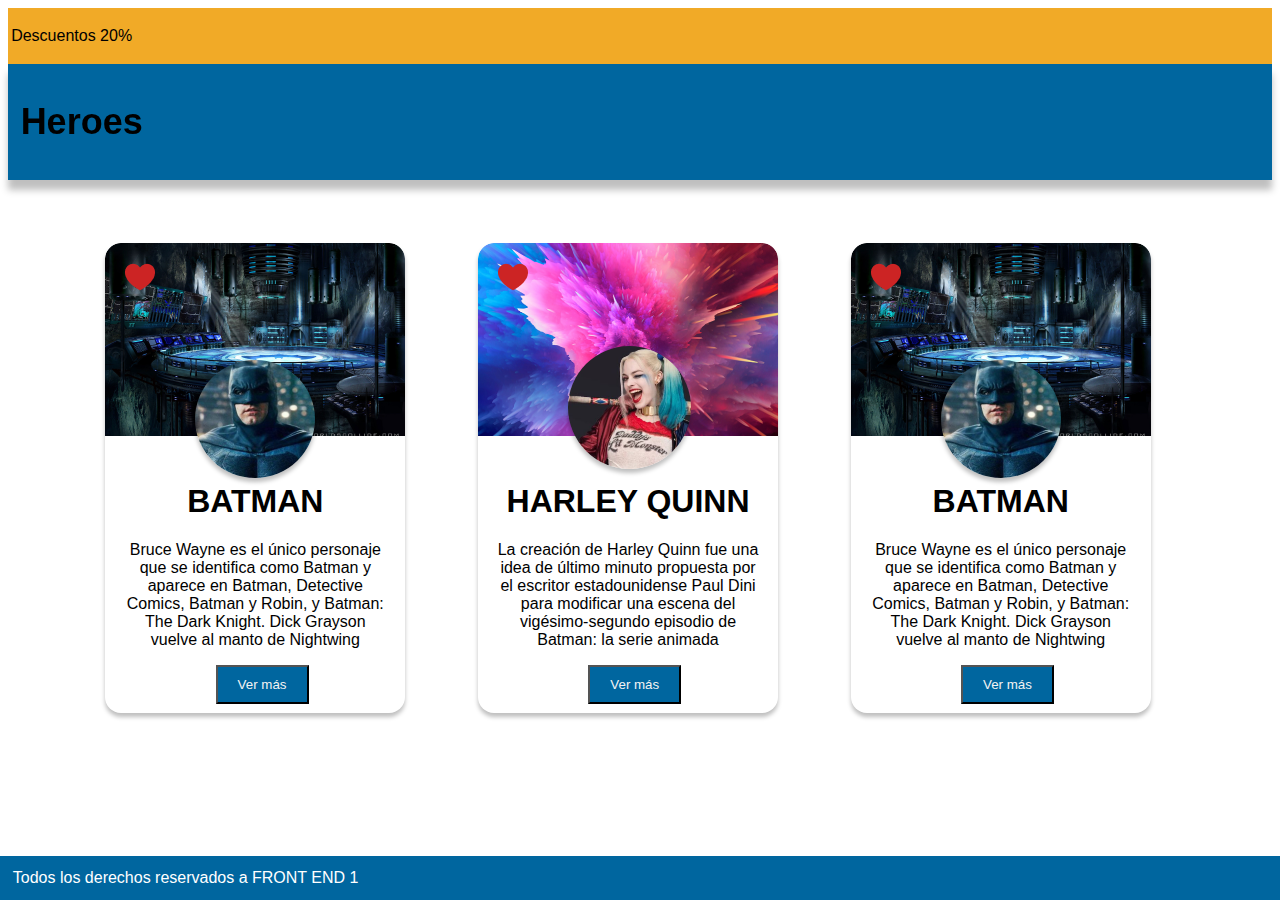
==== index.html @ 0d0f17ca "Initializing" ====
<html>
    <body>
        <head>
            <meta charset="UTF-8"/>
            <meta name="viewport" content="width=device-width">
            <link rel="stylesheet" href="css\style.css">
        </head>

        <header>
            <p> Descuentos 20% </p>
        </header>

        <main>
            <section class="Principal">
                <h1> Heroes </h1>
            </section>

            <section>
                <div class="GeneralContainer">
                    <div class="container" id="c1">
                        <img src="img\heart.png" class="heart" alt="corazon">
                        <div>
                            <img src="img\batman1.png" class="imagen1" alt="Batman">
                            <div class="info">
                                <h1> BATMAN </h1>
                                <p> Bruce Wayne es el único personaje que se identifica como Batman y aparece en Batman, Detective Comics, Batman y Robin, y Batman: The Dark Knight. Dick Grayson vuelve al manto de Nightwing </p>
                                <button class="boton"> Ver más </button>
                            </div>
                        </div>
                    </div>

                    <div class="container" id="c2">
                        <img src="img\heart.png" class="heart" alt="corazon">
                        <div>
                            <img src="img\harley1.png" class="imagen2" alt="Batman">
                            <div class="info">
                                <h1> HARLEY QUINN </h1>
                                <p> La creación de Harley Quinn fue una idea de último minuto propuesta por el escritor estadounidense Paul Dini para modificar una escena del vigésimo-segundo episodio de Batman: la serie animada </p>
                                <button class="boton"> Ver más </button>
                            </div>
                        </div>
                    </div>

                    <div class="container" id="c3">
                        <img src="img\heart.png" class="heart" alt="corazon">
                        <div>
                            <img src="img\batman1.png" class="imagen3" alt="Batman">
                            <div class="info">
                                <h1> BATMAN </h1>
                                <p> Bruce Wayne es el único personaje que se identifica como Batman y aparece en Batman, Detective Comics, Batman y Robin, y Batman: The Dark Knight. Dick Grayson vuelve al manto de Nightwing </p>
                                <button class="boton"> Ver más </button>
                            </div>
                        </div>
                    </div>
                </div>
            </section>
        </main>

        <footer> Todos los derechos reservados a FRONT END 1 </footer>
    </body>
</html>
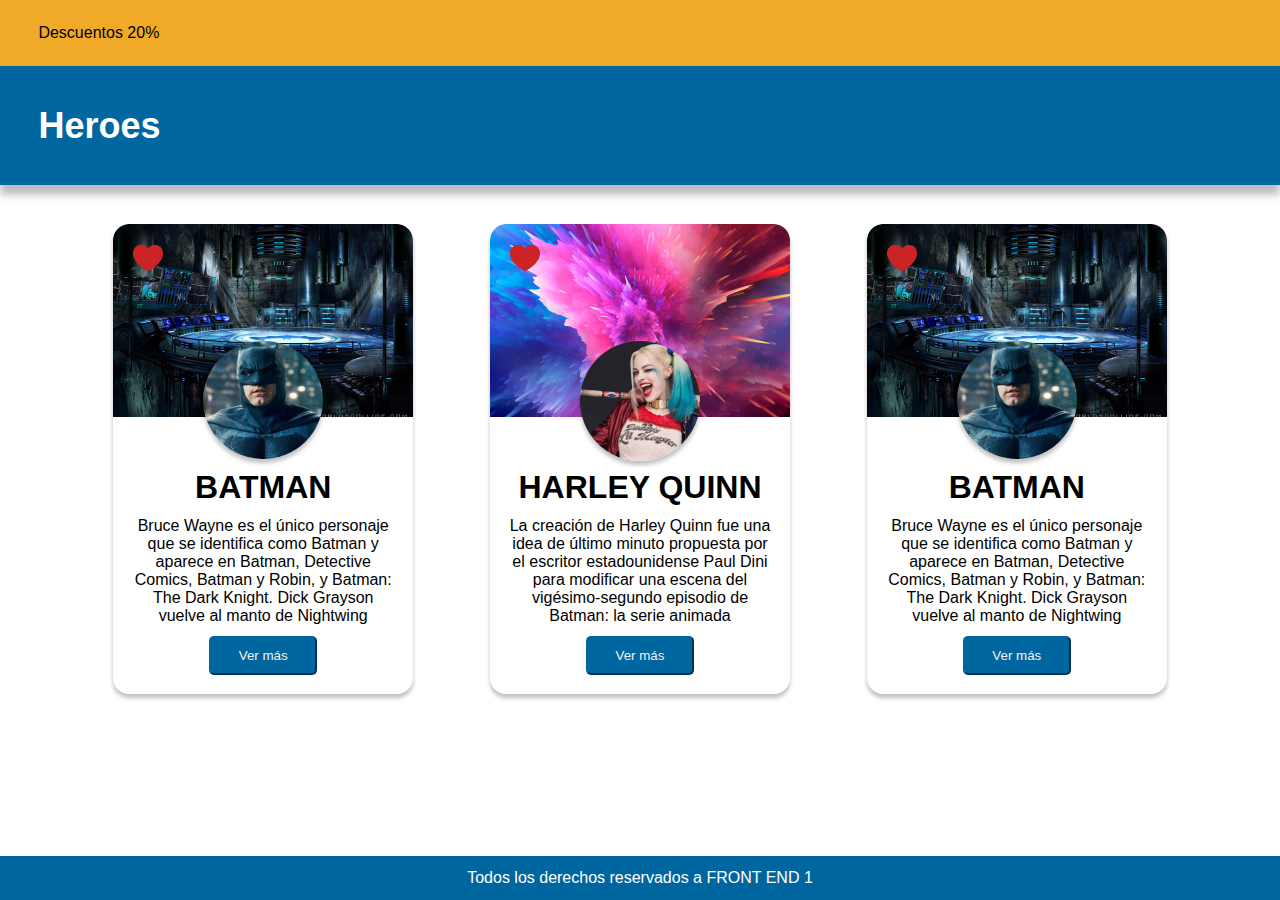
==== commit 9df73419: "Responsive done" ====
--- a/index.html
+++ b/index.html
@@ -17,7 +17,7 @@
 
             <section>
                 <div class="GeneralContainer">
-                    <div class="container" id="c1">
+                    <article class="container" id="c1">
                         <img src="img\heart.png" class="heart" alt="corazon">
                         <div>
                             <img src="img\batman1.png" class="imagen1" alt="Batman">
@@ -27,9 +27,9 @@
                                 <button class="boton"> Ver más </button>
                             </div>
                         </div>
-                    </div>
+                    </article>
 
-                    <div class="container" id="c2">
+                    <article class="container" id="c2">
                         <img src="img\heart.png" class="heart" alt="corazon">
                         <div>
                             <img src="img\harley1.png" class="imagen2" alt="Batman">
@@ -39,9 +39,9 @@
                                 <button class="boton"> Ver más </button>
                             </div>
                         </div>
-                    </div>
+                    </article>
 
-                    <div class="container" id="c3">
+                    <article class="container" id="c3">
                         <img src="img\heart.png" class="heart" alt="corazon">
                         <div>
                             <img src="img\batman1.png" class="imagen3" alt="Batman">
@@ -51,7 +51,7 @@
                                 <button class="boton"> Ver más </button>
                             </div>
                         </div>
-                    </div>
+                    </article>
                 </div>
             </section>
         </main>
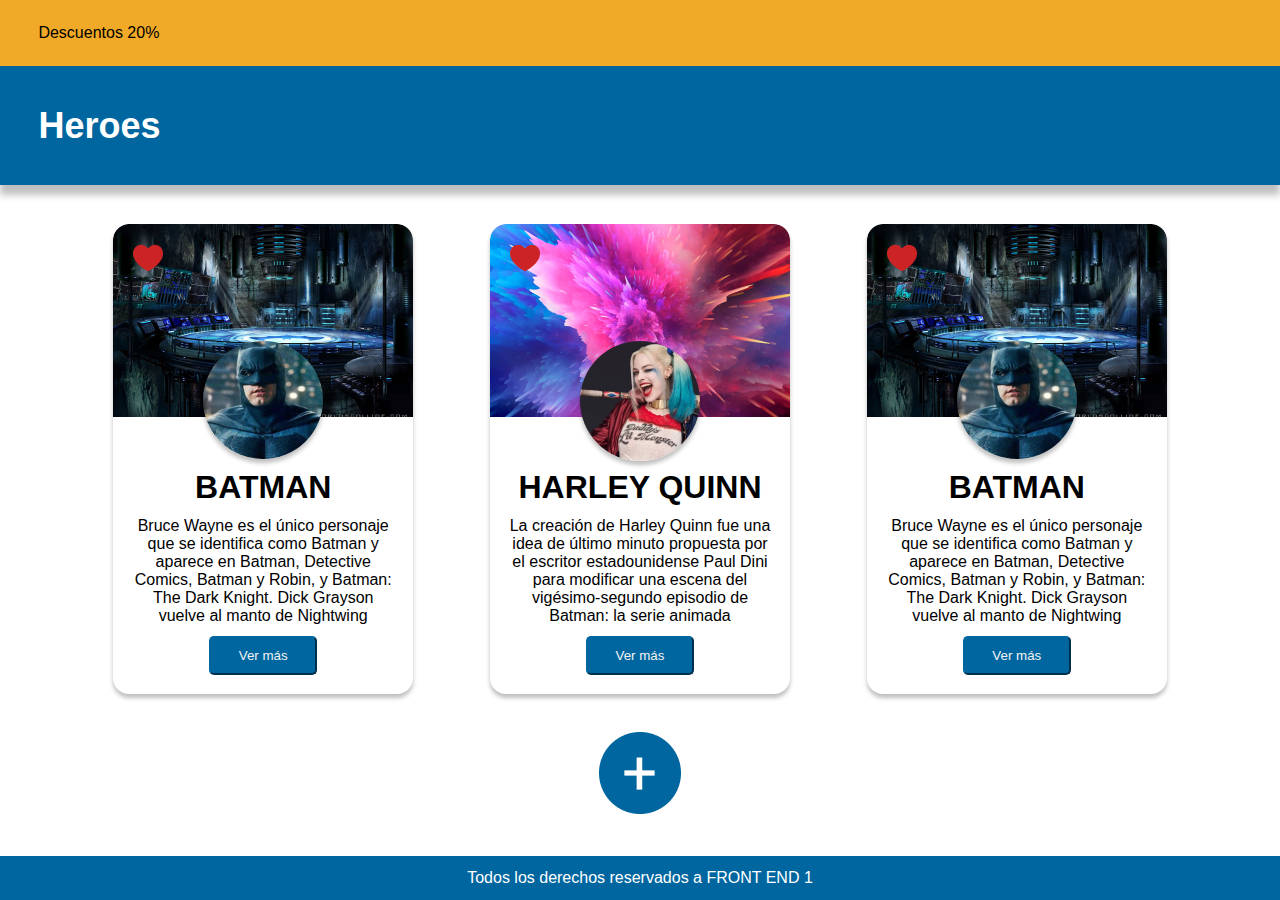
==== commit 8a903f39: "Adding + button" ====
--- a/index.html
+++ b/index.html
@@ -4,6 +4,7 @@
             <meta charset="UTF-8"/>
             <meta name="viewport" content="width=device-width">
             <link rel="stylesheet" href="css\style.css">
+            <title> Superhéroes </title>
         </head>
 
         <header>
@@ -54,6 +55,10 @@
                     </article>
                 </div>
             </section>
+
+            <section class="BotonMas">
+                <a href="Agregar.html" target="_blank"> <img src="img/Button.png" alt="Boton"> </a>
+            </section>
         </main>
 
         <footer> Todos los derechos reservados a FRONT END 1 </footer>
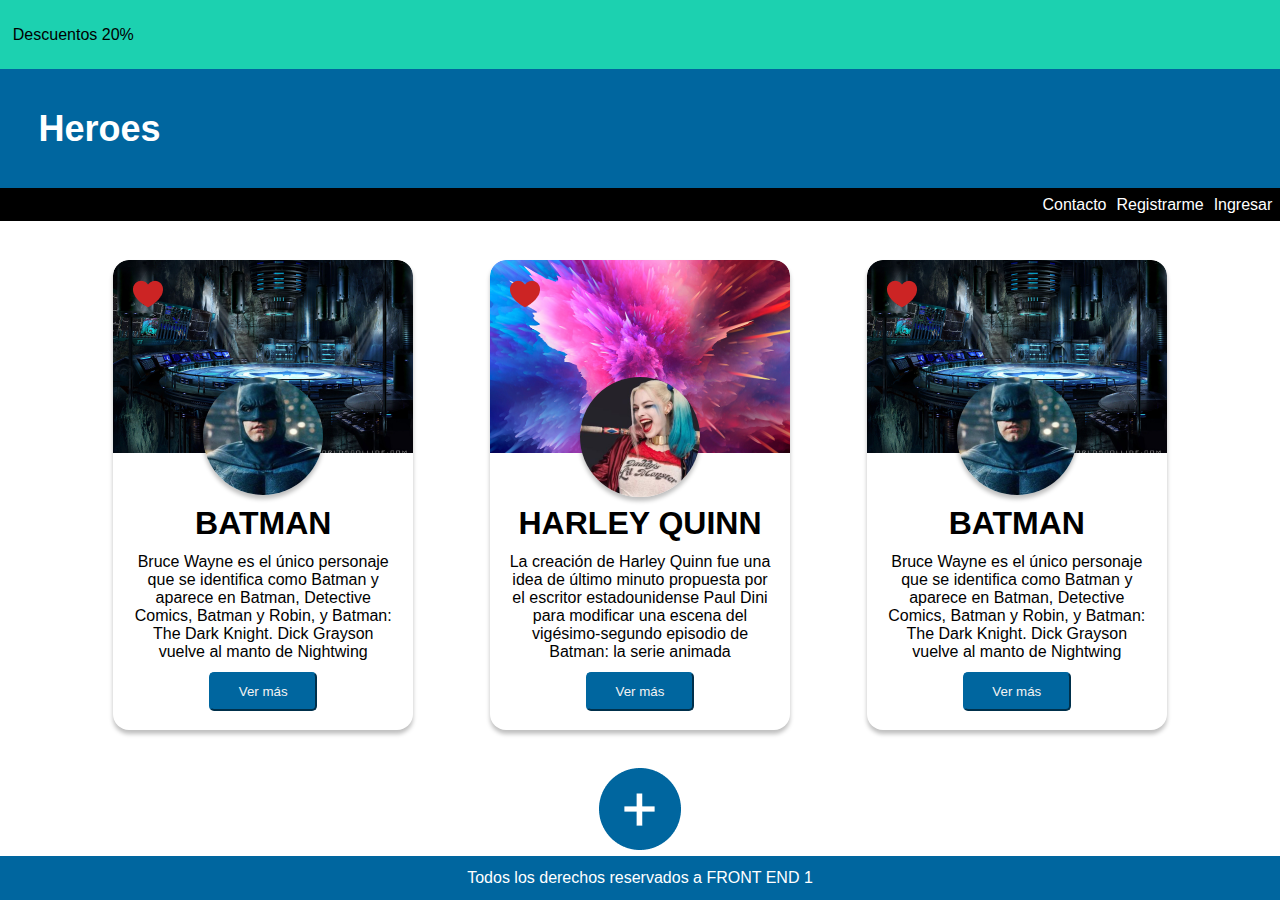
==== commit ed430ee1: "Finished" ====
--- a/index.html
+++ b/index.html
@@ -8,14 +8,22 @@
         </head>
 
         <header>
-            <p> Descuentos 20% </p>
-        </header>
-
-        <main>
+            <section class="inicio">
+                <p> Descuentos 20% </p>
+            </section>
+            
             <section class="Principal">
                 <h1> Heroes </h1>
             </section>
 
+            <section class="Navegacion">
+                <nav> Contacto </nav>
+                <nav> Registrarme </nav>
+                <nav> Ingresar </nav>
+            </section>
+        </header>
+
+        <main>
             <section>
                 <div class="GeneralContainer">
                     <article class="container" id="c1">
